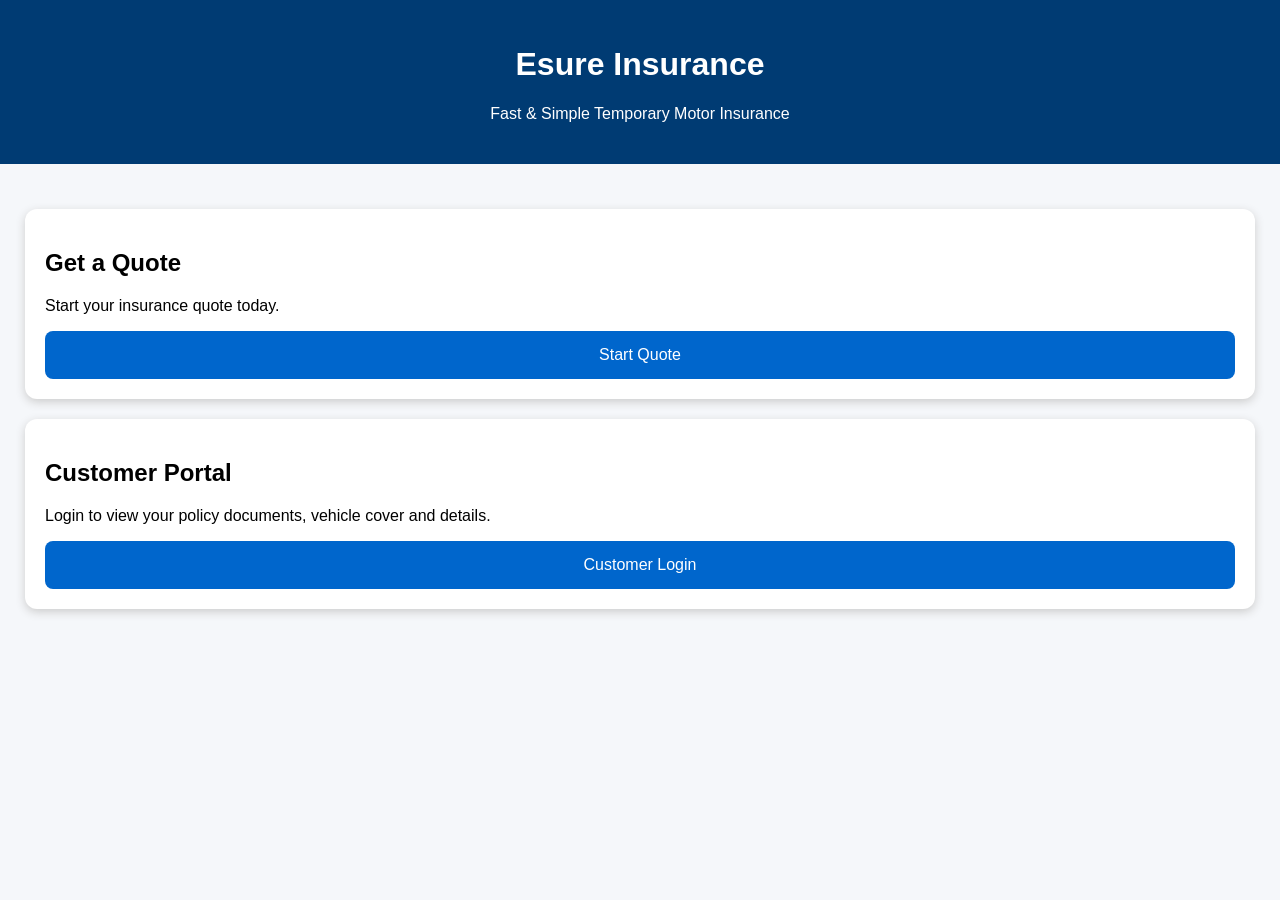
==== index.html @ 759f84eb "Create index.html" ====
<!DOCTYPE html>
<html>
<head>
<title>Esure Insurance</title>
<meta name="viewport" content="width=device-width, initial-scale=1.0">

<style>
body {
    font-family: Arial, sans-serif;
    margin:0;
    background:#f5f7fa;
}

header {
    background:#003b73;
    color:white;
    padding:25px;
    text-align:center;
}

.container {
    padding:25px;
}

.card {
    background:white;
    padding:20px;
    border-radius:12px;
    margin-top:20px;
    box-shadow:0 3px 10px #ccc;
}

button {
    background:#0066cc;
    color:white;
    border:none;
    padding:15px;
    border-radius:8px;
    width:100%;
    font-size:16px;
}
</style>

</head>

<body>

<header>
<h1>Esure Insurance</h1>
<p>Fast & Simple Temporary Motor Insurance</p>
</header>


<div class="container">

<div class="card">
<h2>Get a Quote</h2>
<p>Start your insurance quote today.</p>

<button>
Start Quote
</button>

</div>


<div class="card">
<h2>Customer Portal</h2>
<p>Login to view your policy documents, vehicle cover and details.</p>

<button>
Customer Login
</button>

</div>


</div>

</body>
</html>
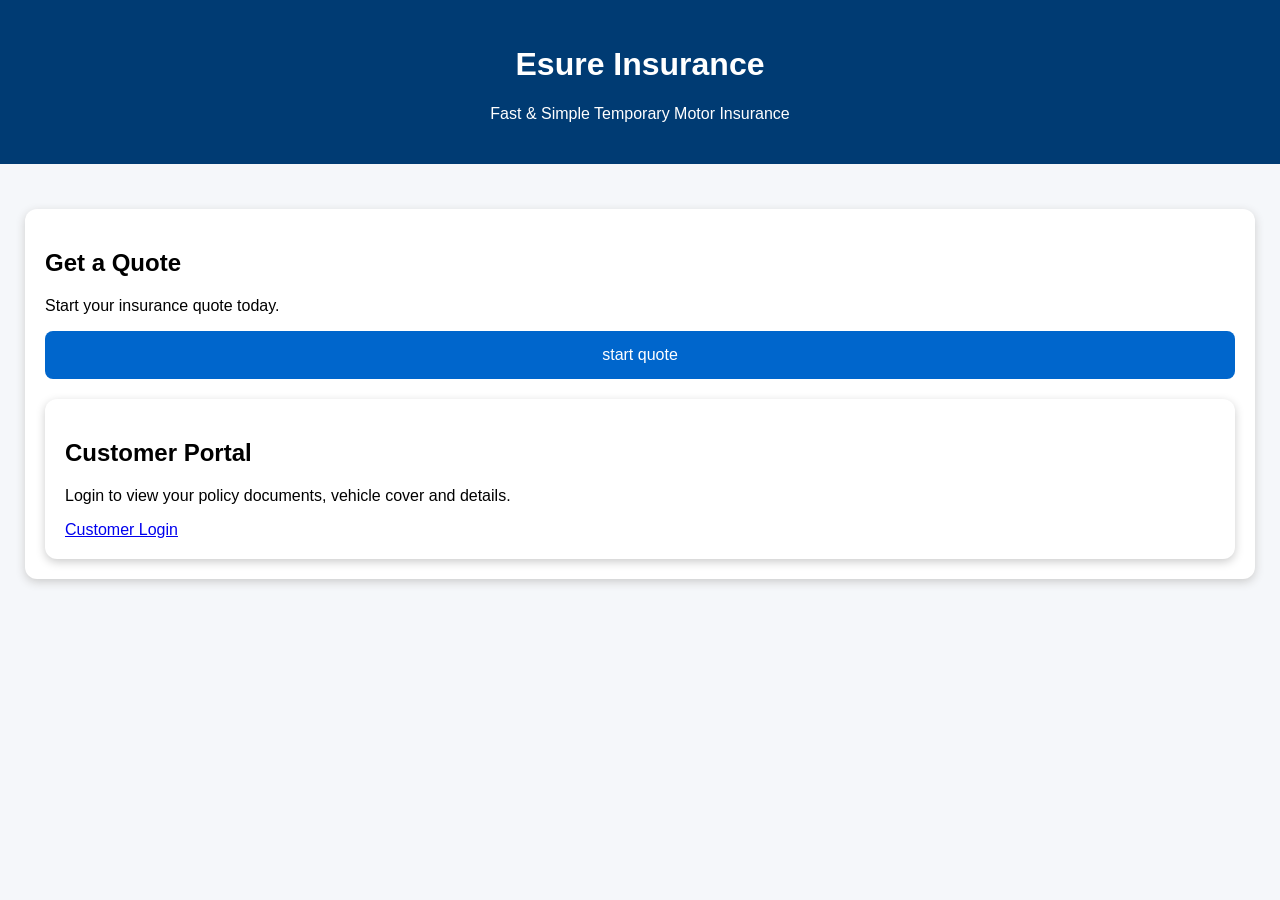
==== commit e9cbd117: "l" ====
--- a/index.html
+++ b/index.html
@@ -57,22 +57,22 @@
 <h2>Get a Quote</h2>
 <p>Start your insurance quote today.</p>
 
+<a href="quote.html"> 
 <button>
-Start Quote
+start quote
 </button>
-
-</div>
+</a>
 
 
 <div class="card">
 <h2>Customer Portal</h2>
 <p>Login to view your policy documents, vehicle cover and details.</p>
 
-<button>
+<a href="login.html">
+</button>
 Customer Login
 </button>
-
-</div>
+</a>
 
 
 </div>
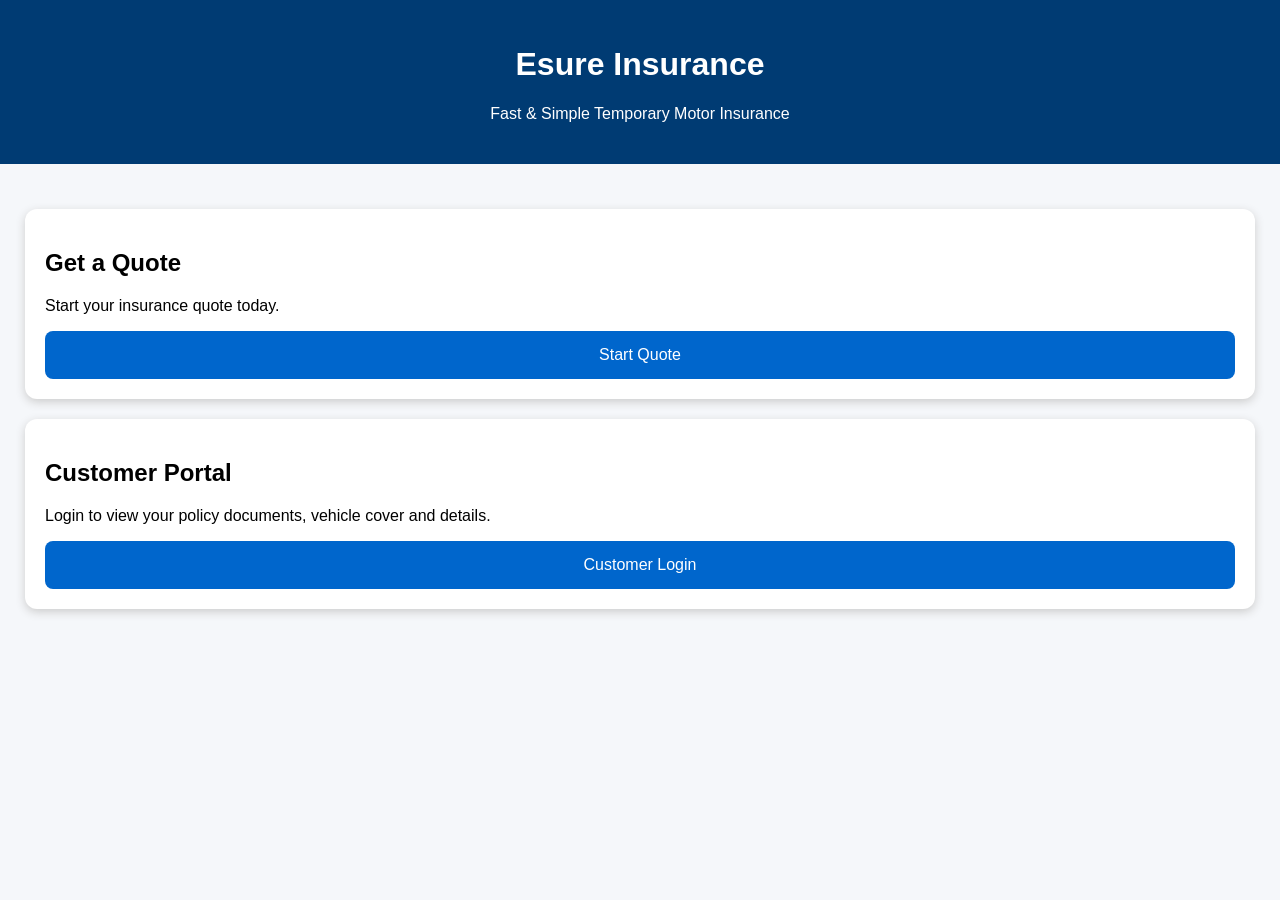
==== commit d433e264: "l" ====
--- a/index.html
+++ b/index.html
@@ -1,43 +1,47 @@
 <!DOCTYPE html>
-<html>
+<html lang="en">
 <head>
 <title>Esure Insurance</title>
+<meta charset="UTF-8">
 <meta name="viewport" content="width=device-width, initial-scale=1.0">
 
 <style>
 body {
     font-family: Arial, sans-serif;
-    margin:0;
-    background:#f5f7fa;
+    margin: 0;
+    background: #f5f7fa;
 }
 
 header {
-    background:#003b73;
-    color:white;
-    padding:25px;
-    text-align:center;
+    background: #003b73;
+    color: white;
+    padding: 25px;
+    text-align: center;
 }
 
 .container {
-    padding:25px;
+    padding: 25px;
 }
 
 .card {
-    background:white;
-    padding:20px;
-    border-radius:12px;
-    margin-top:20px;
-    box-shadow:0 3px 10px #ccc;
+    background: white;
+    padding: 20px;
+    border-radius: 12px;
+    margin-top: 20px;
+    box-shadow: 0 3px 10px #ccc;
 }
 
-button {
-    background:#0066cc;
-    color:white;
-    border:none;
-    padding:15px;
-    border-radius:8px;
-    width:100%;
-    font-size:16px;
+.button {
+    display: block;
+    width: 100%;
+    background: #0066cc;
+    color: white;
+    text-decoration: none;
+    text-align: center;
+    padding: 15px;
+    border-radius: 8px;
+    font-size: 16px;
+    box-sizing: border-box;
 }
 </style>
 
@@ -46,36 +50,31 @@
 <body>
 
 <header>
-<h1>Esure Insurance</h1>
-<p>Fast & Simple Temporary Motor Insurance</p>
+    <h1>Esure Insurance</h1>
+    <p>Fast & Simple Temporary Motor Insurance</p>
 </header>
-
 
 <div class="container">
 
-<div class="card">
-<h2>Get a Quote</h2>
-<p>Start your insurance quote today.</p>
+    <div class="card">
+        <h2>Get a Quote</h2>
+        <p>Start your insurance quote today.</p>
 
-<a href="quote.html"> 
-<button>
-start quote
-</button>
-</a>
+        <a class="button" href="quote.html">
+            Start Quote
+        </a>
+    </div>
 
+    <div class="card">
+        <h2>Customer Portal</h2>
+        <p>Login to view your policy documents, vehicle cover and details.</p>
 
-<div class="card">
-<h2>Customer Portal</h2>
-<p>Login to view your policy documents, vehicle cover and details.</p>
-
-<a href="login.html">
-</button>
-Customer Login
-</button>
-</a>
-
+        <a class="button" href="login.html">
+            Customer Login
+        </a>
+    </div>
 
 </div>
 
 </body>
-</html>
+</html>
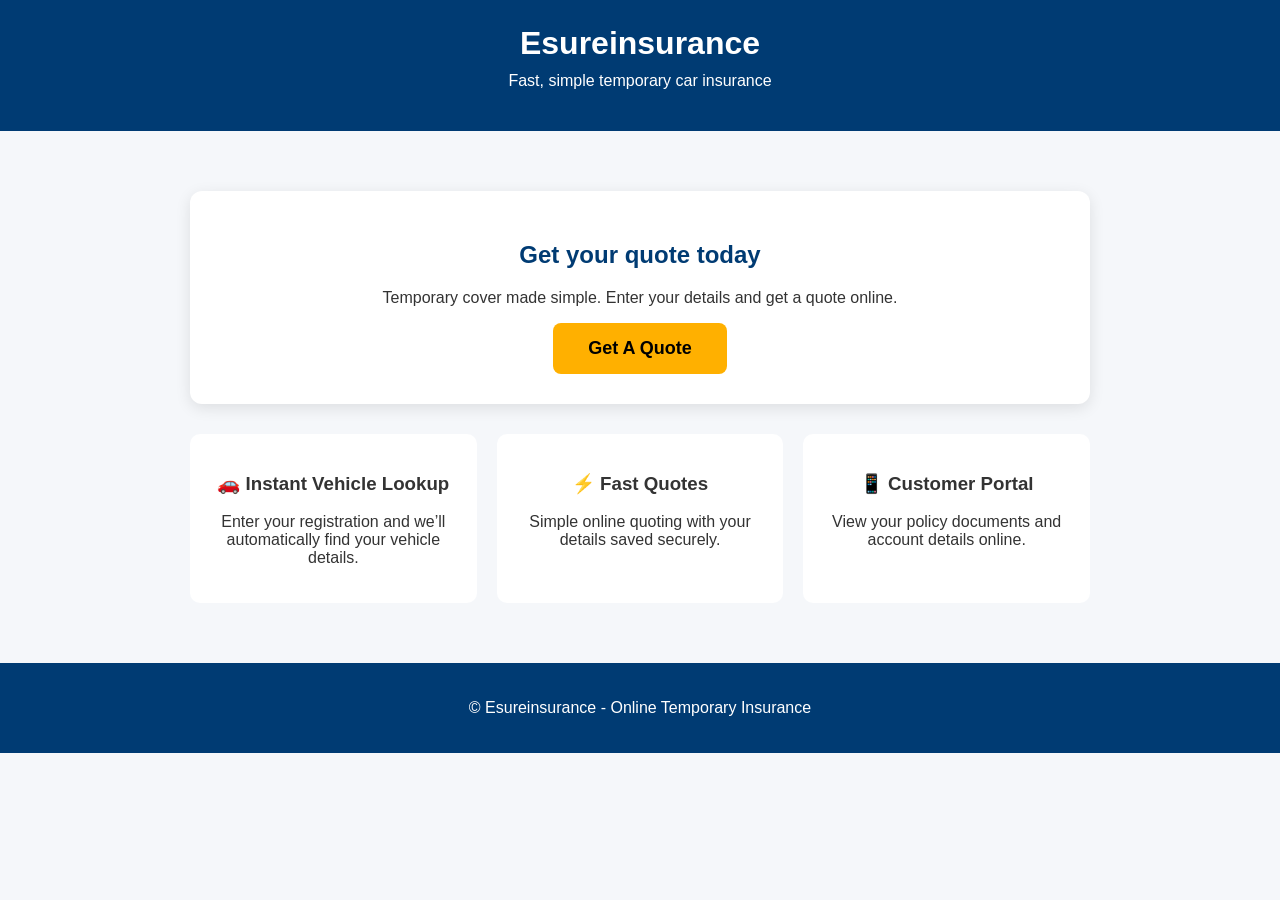
==== commit 197216b9: "Create index.html" ====
--- a/index.html
+++ b/index.html
@@ -1,80 +1,186 @@
 <!DOCTYPE html>
 <html lang="en">
+
 <head>
-<title>Esure Insurance</title>
 <meta charset="UTF-8">
 <meta name="viewport" content="width=device-width, initial-scale=1.0">
 
+<title>Esureinsurance - Temporary Car Insurance</title>
+
 <style>
+
 body {
-    font-family: Arial, sans-serif;
-    margin: 0;
-    background: #f5f7fa;
+    margin:0;
+    font-family:Arial, sans-serif;
+    background:#f5f7fa;
+    color:#333;
 }
 
 header {
-    background: #003b73;
-    color: white;
-    padding: 25px;
-    text-align: center;
+    background:#003b73;
+    color:white;
+    padding:25px;
+    text-align:center;
+}
+
+header h1 {
+    margin:0;
+    font-size:32px;
+}
+
+header p {
+    margin-top:10px;
 }
 
 .container {
-    padding: 25px;
+    max-width:900px;
+    margin:40px auto;
+    padding:20px;
 }
 
 .card {
-    background: white;
-    padding: 20px;
-    border-radius: 12px;
-    margin-top: 20px;
-    box-shadow: 0 3px 10px #ccc;
+    background:white;
+    padding:30px;
+    border-radius:12px;
+    box-shadow:0 4px 15px rgba(0,0,0,0.1);
+    text-align:center;
 }
 
-.button {
-    display: block;
-    width: 100%;
-    background: #0066cc;
-    color: white;
-    text-decoration: none;
-    text-align: center;
-    padding: 15px;
-    border-radius: 8px;
-    font-size: 16px;
-    box-sizing: border-box;
+h2 {
+    color:#003b73;
 }
+
+button {
+    background:#ffb000;
+    color:black;
+    border:none;
+    padding:15px 35px;
+    border-radius:8px;
+    font-size:18px;
+    cursor:pointer;
+    font-weight:bold;
+}
+
+button:hover {
+    opacity:0.9;
+}
+
+.features {
+    display:flex;
+    gap:20px;
+    margin-top:30px;
+    flex-wrap:wrap;
+}
+
+.feature {
+    flex:1;
+    min-width:200px;
+    background:white;
+    padding:20px;
+    border-radius:10px;
+    text-align:center;
+}
+
+footer {
+    background:#003b73;
+    color:white;
+    text-align:center;
+    padding:20px;
+    margin-top:40px;
+}
+
+@media(max-width:600px){
+
+header h1 {
+    font-size:24px;
+}
+
+.container {
+    margin:20px auto;
+}
+
+}
+
 </style>
 
 </head>
 
+
 <body>
 
+
 <header>
-    <h1>Esure Insurance</h1>
-    <p>Fast & Simple Temporary Motor Insurance</p>
+
+<h1>Esureinsurance</h1>
+
+<p>Fast, simple temporary car insurance</p>
+
 </header>
+
+
 
 <div class="container">
 
-    <div class="card">
-        <h2>Get a Quote</h2>
-        <p>Start your insurance quote today.</p>
 
-        <a class="button" href="quote.html">
-            Start Quote
-        </a>
-    </div>
+<div class="card">
 
-    <div class="card">
-        <h2>Customer Portal</h2>
-        <p>Login to view your policy documents, vehicle cover and details.</p>
+<h2>Get your quote today</h2>
 
-        <a class="button" href="login.html">
-            Customer Login
-        </a>
-    </div>
+<p>
+Temporary cover made simple. Enter your details and get a quote online.
+</p>
+
+
+<button onclick="window.location.href='quote.html'">
+Get A Quote
+</button>
+
 
 </div>
 
+
+
+<div class="features">
+
+
+<div class="feature">
+<h3>🚗 Instant Vehicle Lookup</h3>
+<p>
+Enter your registration and we’ll automatically find your vehicle details.
+</p>
+</div>
+
+
+<div class="feature">
+<h3>⚡ Fast Quotes</h3>
+<p>
+Simple online quoting with your details saved securely.
+</p>
+</div>
+
+
+<div class="feature">
+<h3>📱 Customer Portal</h3>
+<p>
+View your policy documents and account details online.
+</p>
+</div>
+
+
+</div>
+
+
+</div>
+
+
+
+<footer>
+
+<p>© Esureinsurance - Online Temporary Insurance</p>
+
+</footer>
+
+
+
 </body>
-</html>+</html>
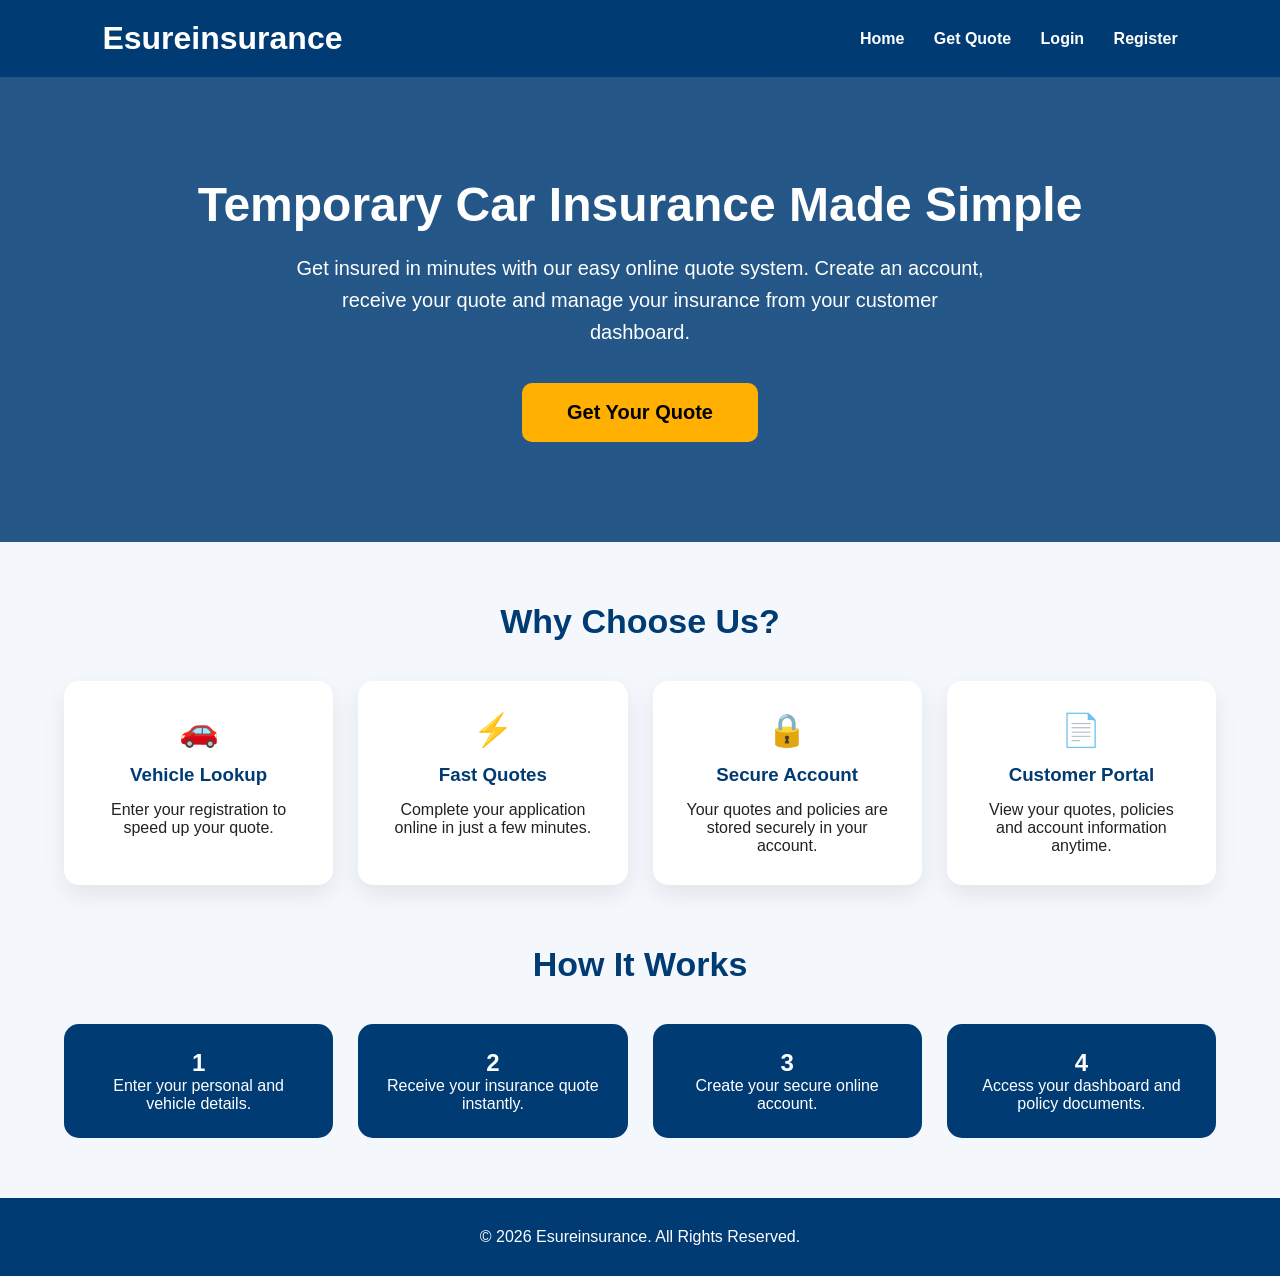
==== commit be00d39a: "Create index.html" ====
--- a/index.html
+++ b/index.html
@@ -1,102 +1,164 @@
 <!DOCTYPE html>
 <html lang="en">
-
 <head>
+
 <meta charset="UTF-8">
 <meta name="viewport" content="width=device-width, initial-scale=1.0">
 
-<title>Esureinsurance - Temporary Car Insurance</title>
+<title>Esureinsurance | Temporary Car Insurance</title>
 
 <style>
 
-body {
+*{
     margin:0;
-    font-family:Arial, sans-serif;
-    background:#f5f7fa;
-    color:#333;
-}
-
-header {
+    padding:0;
+    box-sizing:border-box;
+    font-family:Arial,Helvetica,sans-serif;
+}
+
+body{
+    background:#f4f7fb;
+    color:#222;
+}
+
+header{
     background:#003b73;
     color:white;
+    padding:20px 8%;
+    display:flex;
+    justify-content:space-between;
+    align-items:center;
+    flex-wrap:wrap;
+}
+
+.logo{
+    font-size:32px;
+    font-weight:bold;
+}
+
+nav a{
+    color:white;
+    text-decoration:none;
+    margin-left:25px;
+    font-weight:bold;
+}
+
+.hero{
+    background:linear-gradient(rgba(0,59,115,.85),rgba(0,59,115,.85)),url("https://images.unsplash.com/photo-1503376780353-7e6692767b70?auto=format&fit=crop&w=1600&q=80");
+    background-size:cover;
+    background-position:center;
+    color:white;
+    text-align:center;
+    padding:100px 20px;
+}
+
+.hero h1{
+    font-size:48px;
+    margin-bottom:20px;
+}
+
+.hero p{
+    font-size:20px;
+    max-width:700px;
+    margin:auto;
+    line-height:1.6;
+}
+
+.btn{
+    display:inline-block;
+    margin-top:35px;
+    padding:18px 45px;
+    background:#ffb000;
+    color:#000;
+    text-decoration:none;
+    border-radius:10px;
+    font-size:20px;
+    font-weight:bold;
+    transition:.3s;
+}
+
+.btn:hover{
+    transform:scale(1.05);
+}
+
+.container{
+    width:90%;
+    max-width:1200px;
+    margin:60px auto;
+}
+
+.section-title{
+    text-align:center;
+    color:#003b73;
+    margin-bottom:40px;
+    font-size:34px;
+}
+
+.grid{
+    display:grid;
+    grid-template-columns:repeat(auto-fit,minmax(250px,1fr));
+    gap:25px;
+}
+
+.card{
+    background:white;
+    border-radius:15px;
+    padding:30px;
+    text-align:center;
+    box-shadow:0 10px 25px rgba(0,0,0,.08);
+}
+
+.card h3{
+    color:#003b73;
+    margin:15px 0;
+}
+
+.steps{
+    display:grid;
+    grid-template-columns:repeat(auto-fit,minmax(220px,1fr));
+    gap:25px;
+}
+
+.step{
+    background:#003b73;
+    color:white;
+    border-radius:15px;
     padding:25px;
     text-align:center;
 }
 
-header h1 {
-    margin:0;
-    font-size:32px;
-}
-
-header p {
-    margin-top:10px;
-}
-
-.container {
-    max-width:900px;
-    margin:40px auto;
-    padding:20px;
-}
-
-.card {
-    background:white;
+footer{
+    background:#003b73;
+    color:white;
+    text-align:center;
     padding:30px;
-    border-radius:12px;
-    box-shadow:0 4px 15px rgba(0,0,0,0.1);
-    text-align:center;
-}
-
-h2 {
-    color:#003b73;
-}
-
-button {
-    background:#ffb000;
-    color:black;
-    border:none;
-    padding:15px 35px;
-    border-radius:8px;
+    margin-top:60px;
+}
+
+@media(max-width:768px){
+
+.logo{
+    width:100%;
+    text-align:center;
+    margin-bottom:15px;
+}
+
+nav{
+    width:100%;
+    text-align:center;
+}
+
+nav a{
+    margin:10px;
+    display:inline-block;
+}
+
+.hero h1{
+    font-size:34px;
+}
+
+.hero p{
     font-size:18px;
-    cursor:pointer;
-    font-weight:bold;
-}
-
-button:hover {
-    opacity:0.9;
-}
-
-.features {
-    display:flex;
-    gap:20px;
-    margin-top:30px;
-    flex-wrap:wrap;
-}
-
-.feature {
-    flex:1;
-    min-width:200px;
-    background:white;
-    padding:20px;
-    border-radius:10px;
-    text-align:center;
-}
-
-footer {
-    background:#003b73;
-    color:white;
-    text-align:center;
-    padding:20px;
-    margin-top:40px;
-}
-
-@media(max-width:600px){
-
-header h1 {
-    font-size:24px;
-}
-
-.container {
-    margin:20px auto;
 }
 
 }
@@ -105,82 +167,102 @@
 
 </head>
 
-
 <body>
 
-
 <header>
 
-<h1>Esureinsurance</h1>
-
-<p>Fast, simple temporary car insurance</p>
+<div class="logo">Esureinsurance</div>
+
+<nav>
+<a href="index.html">Home</a>
+<a href="quote.html">Get Quote</a>
+<a href="login.html">Login</a>
+<a href="signup.html">Register</a>
+</nav>
 
 </header>
 
-
+<section class="hero">
+
+<h1>Temporary Car Insurance Made Simple</h1>
+
+<p>
+Get insured in minutes with our easy online quote system. Create an account, receive your quote and manage your insurance from your customer dashboard.
+</p>
+
+<a class="btn" href="quote.html">Get Your Quote</a>
+
+</section>
 
 <div class="container">
 
-
-<div class="card">
-
-<h2>Get your quote today</h2>
-
-<p>
-Temporary cover made simple. Enter your details and get a quote online.
-</p>
-
-
-<button onclick="window.location.href='quote.html'">
-Get A Quote
-</button>
-
-
-</div>
-
-
-
-<div class="features">
-
-
-<div class="feature">
-<h3>🚗 Instant Vehicle Lookup</h3>
-<p>
-Enter your registration and we’ll automatically find your vehicle details.
-</p>
-</div>
-
-
-<div class="feature">
-<h3>⚡ Fast Quotes</h3>
-<p>
-Simple online quoting with your details saved securely.
-</p>
-</div>
-
-
-<div class="feature">
-<h3>📱 Customer Portal</h3>
-<p>
-View your policy documents and account details online.
-</p>
-</div>
-
-
-</div>
-
-
-</div>
-
-
+<h2 class="section-title">Why Choose Us?</h2>
+
+<div class="grid">
+
+<div class="card">
+<h1>🚗</h1>
+<h3>Vehicle Lookup</h3>
+<p>Enter your registration to speed up your quote.</p>
+</div>
+
+<div class="card">
+<h1>⚡</h1>
+<h3>Fast Quotes</h3>
+<p>Complete your application online in just a few minutes.</p>
+</div>
+
+<div class="card">
+<h1>🔒</h1>
+<h3>Secure Account</h3>
+<p>Your quotes and policies are stored securely in your account.</p>
+</div>
+
+<div class="card">
+<h1>📄</h1>
+<h3>Customer Portal</h3>
+<p>View your quotes, policies and account information anytime.</p>
+</div>
+
+</div>
+
+</div>
+
+<div class="container">
+
+<h2 class="section-title">How It Works</h2>
+
+<div class="steps">
+
+<div class="step">
+<h2>1</h2>
+<p>Enter your personal and vehicle details.</p>
+</div>
+
+<div class="step">
+<h2>2</h2>
+<p>Receive your insurance quote instantly.</p>
+</div>
+
+<div class="step">
+<h2>3</h2>
+<p>Create your secure online account.</p>
+</div>
+
+<div class="step">
+<h2>4</h2>
+<p>Access your dashboard and policy documents.</p>
+</div>
+
+</div>
+
+</div>
 
 <footer>
 
-<p>© Esureinsurance - Online Temporary Insurance</p>
+<p>© 2026 Esureinsurance. All Rights Reserved.</p>
 
 </footer>
-
-
 
 </body>
 </html>
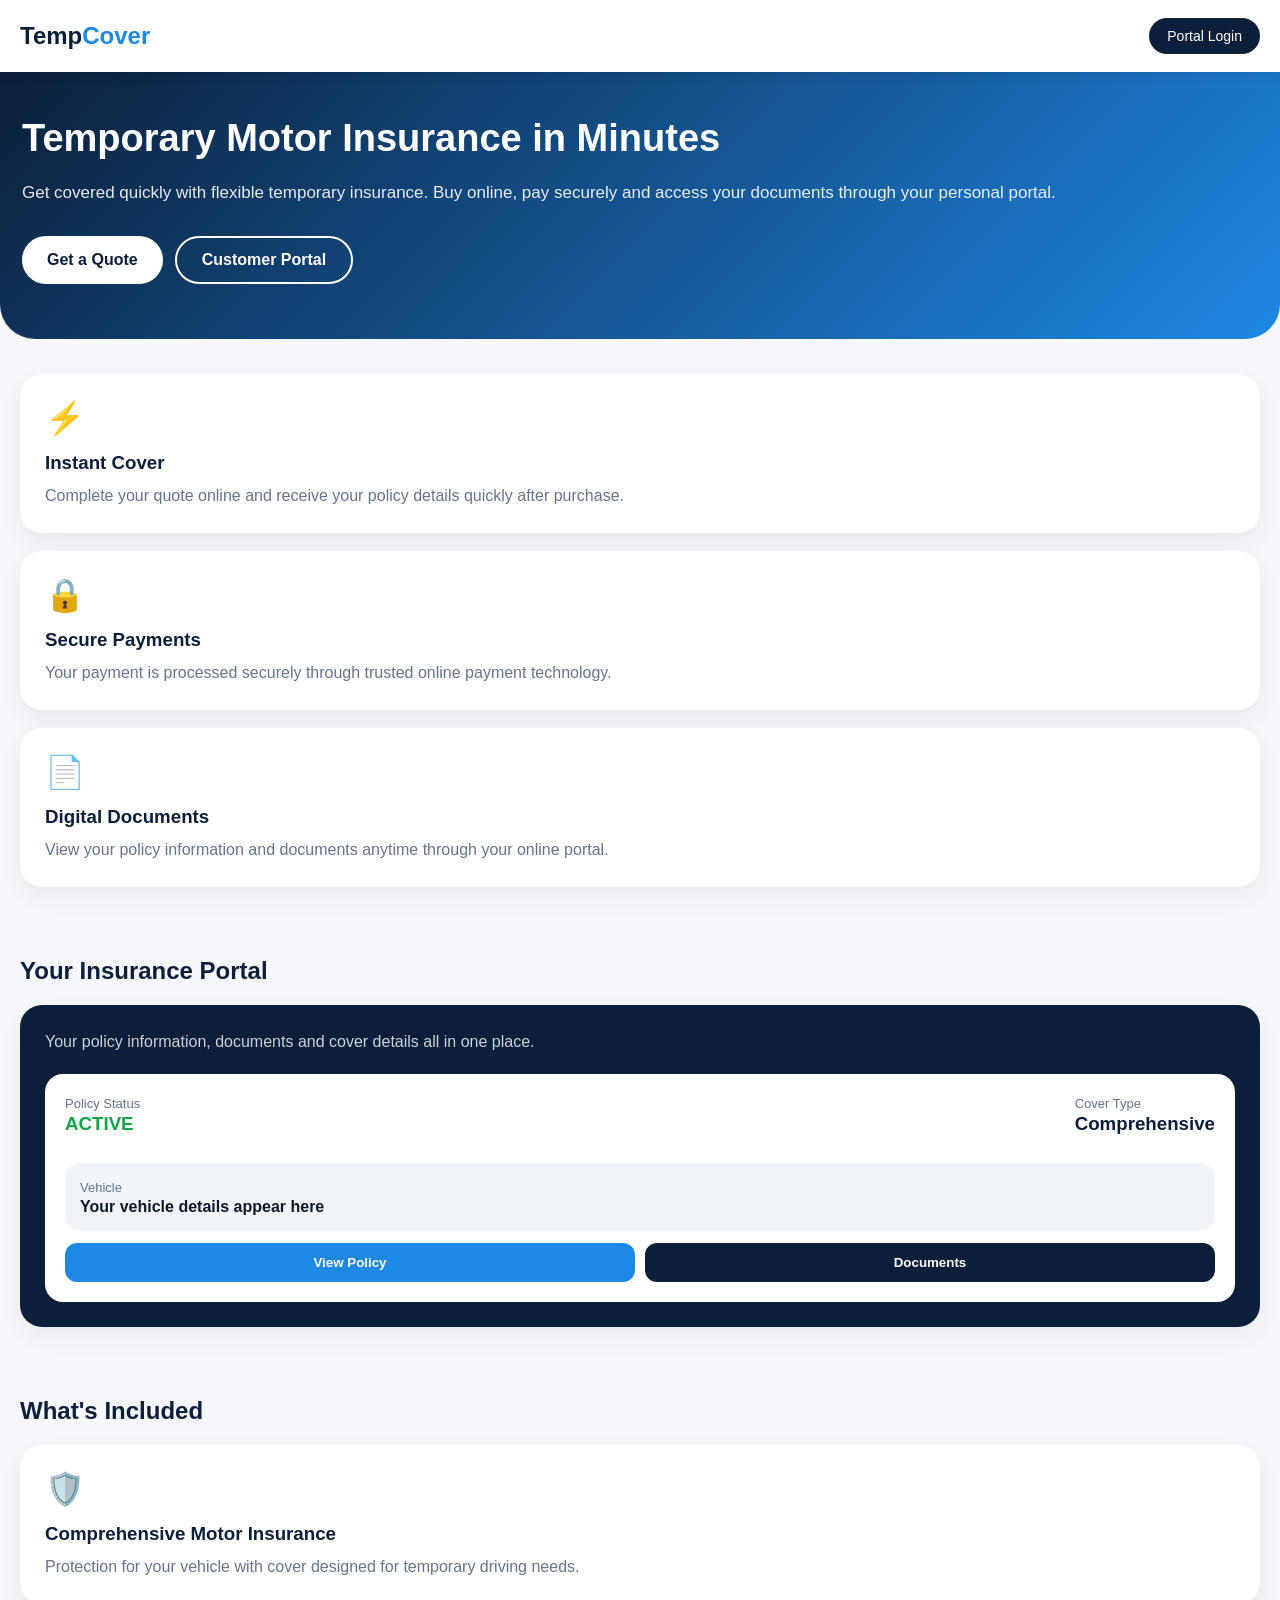
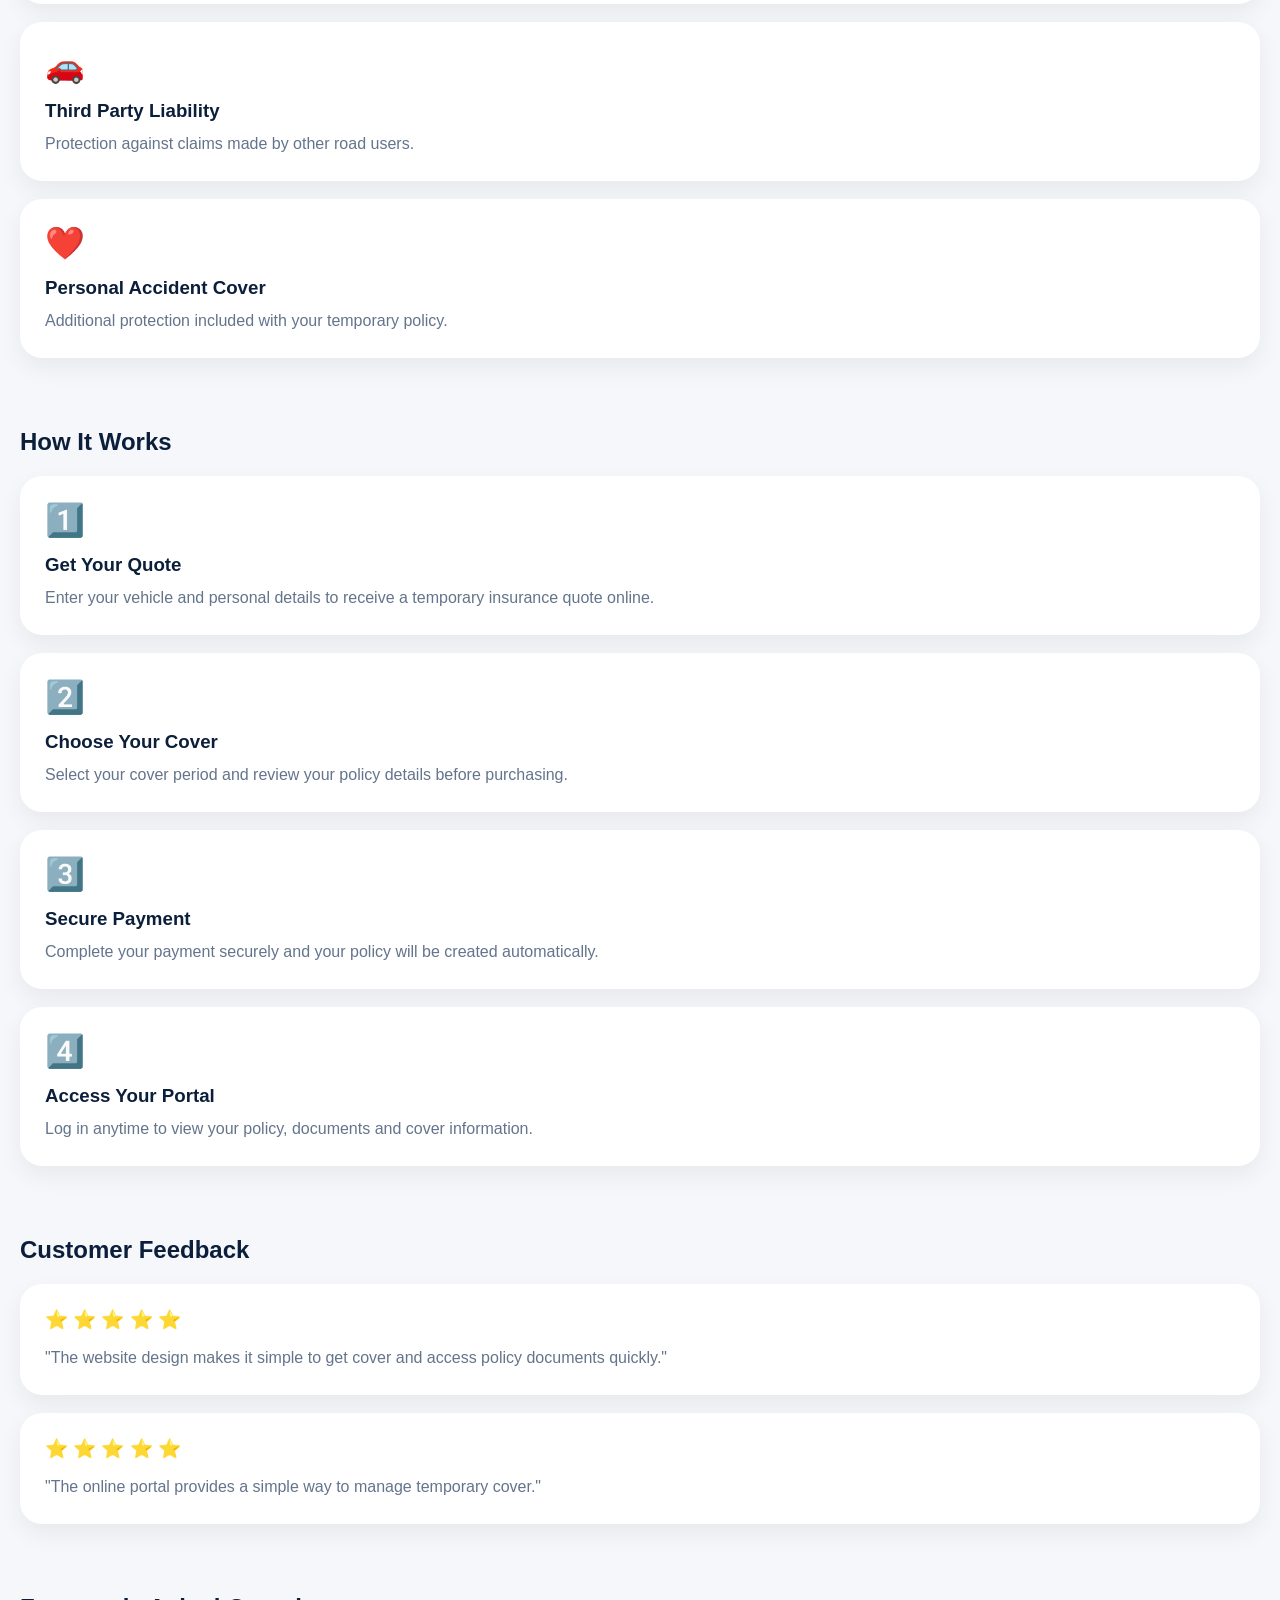
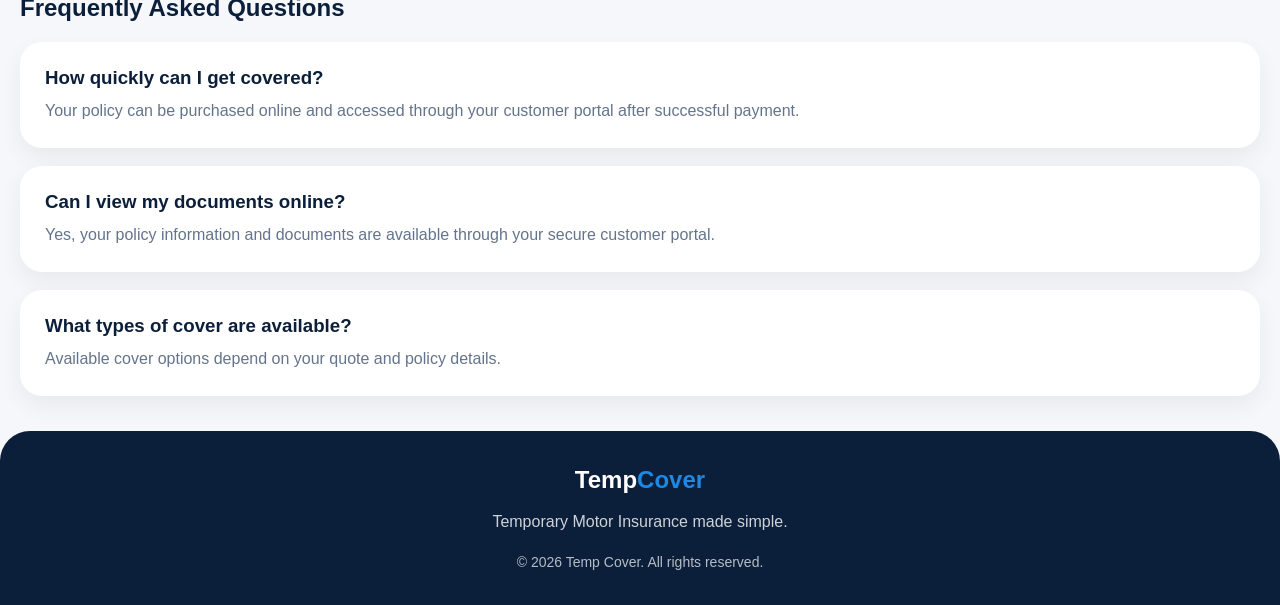
==== commit ea4a71d2: "Create index.html" ====
--- a/index.html
+++ b/index.html
@@ -5,264 +5,745 @@
 <meta charset="UTF-8">
 <meta name="viewport" content="width=device-width, initial-scale=1.0">
 
-<title>Esureinsurance | Temporary Car Insurance</title>
+<title>Temp Cover | Temporary Motor Insurance</title>
 
 <style>
 
 *{
+    box-sizing:border-box;
     margin:0;
     padding:0;
-    box-sizing:border-box;
-    font-family:Arial,Helvetica,sans-serif;
+    font-family:Inter, Arial, sans-serif;
 }
 
 body{
-    background:#f4f7fb;
-    color:#222;
-}
+    background:#f5f7fb;
+    color:#111827;
+}
+
+
+/* HEADER */
 
 header{
-    background:#003b73;
-    color:white;
-    padding:20px 8%;
+    position:sticky;
+    top:0;
+    z-index:100;
+    background:white;
+    padding:18px 20px;
     display:flex;
     justify-content:space-between;
     align-items:center;
+    box-shadow:0 2px 15px rgba(0,0,0,0.06);
+}
+
+
+.logo{
+    font-size:24px;
+    font-weight:800;
+    color:#0b1f3a;
+}
+
+
+.logo span{
+    color:#1e88e5;
+}
+
+
+.login-btn{
+    background:#0b1f3a;
+    color:white;
+    padding:10px 18px;
+    border-radius:25px;
+    text-decoration:none;
+    font-size:14px;
+}
+
+
+/* HERO */
+
+.hero{
+
+    background:
+    linear-gradient(
+    135deg,
+    #0b1f3a,
+    #1e88e5
+    );
+
+    padding:45px 22px 55px;
+    color:white;
+
+    border-radius:0 0 35px 35px;
+
+}
+
+
+.hero h1{
+
+    font-size:38px;
+    line-height:1.15;
+    margin-bottom:18px;
+
+}
+
+
+.hero p{
+
+    font-size:17px;
+    opacity:.9;
+    line-height:1.6;
+    margin-bottom:30px;
+
+}
+
+
+.buttons{
+
+    display:flex;
+    gap:12px;
     flex-wrap:wrap;
-}
-
-.logo{
+
+}
+
+
+.primary{
+
+    background:white;
+    color:#0b1f3a;
+    padding:15px 25px;
+    border-radius:30px;
+    text-decoration:none;
+    font-weight:700;
+
+}
+
+
+.secondary{
+
+    border:2px solid white;
+    color:white;
+    padding:13px 25px;
+    border-radius:30px;
+    text-decoration:none;
+    font-weight:700;
+
+}
+
+
+/* TRUST CARDS */
+
+
+.section{
+
+    padding:35px 20px;
+
+}
+
+
+.cards{
+
+    display:grid;
+    gap:18px;
+
+}
+
+
+.card{
+
+    background:white;
+    border-radius:22px;
+    padding:25px;
+    box-shadow:0 10px 25px rgba(0,0,0,.06);
+
+}
+
+
+.card h3{
+
+    margin-bottom:10px;
+    color:#0b1f3a;
+
+}
+
+
+.card p{
+
+    color:#64748b;
+    line-height:1.5;
+
+}
+
+
+.icon{
+
     font-size:32px;
-    font-weight:bold;
-}
-
-nav a{
-    color:white;
-    text-decoration:none;
-    margin-left:25px;
-    font-weight:bold;
-}
-
-.hero{
-    background:linear-gradient(rgba(0,59,115,.85),rgba(0,59,115,.85)),url("https://images.unsplash.com/photo-1503376780353-7e6692767b70?auto=format&fit=crop&w=1600&q=80");
-    background-size:cover;
-    background-position:center;
-    color:white;
-    text-align:center;
-    padding:100px 20px;
-}
-
-.hero h1{
-    font-size:48px;
-    margin-bottom:20px;
-}
-
-.hero p{
-    font-size:20px;
-    max-width:700px;
-    margin:auto;
-    line-height:1.6;
-}
-
-.btn{
-    display:inline-block;
-    margin-top:35px;
-    padding:18px 45px;
-    background:#ffb000;
-    color:#000;
-    text-decoration:none;
-    border-radius:10px;
-    font-size:20px;
-    font-weight:bold;
-    transition:.3s;
-}
-
-.btn:hover{
-    transform:scale(1.05);
-}
-
-.container{
-    width:90%;
-    max-width:1200px;
-    margin:60px auto;
-}
-
-.section-title{
-    text-align:center;
-    color:#003b73;
-    margin-bottom:40px;
-    font-size:34px;
-}
-
-.grid{
-    display:grid;
-    grid-template-columns:repeat(auto-fit,minmax(250px,1fr));
-    gap:25px;
-}
-
-.card{
-    background:white;
-    border-radius:15px;
-    padding:30px;
-    text-align:center;
-    box-shadow:0 10px 25px rgba(0,0,0,.08);
-}
-
-.card h3{
-    color:#003b73;
-    margin:15px 0;
-}
-
-.steps{
-    display:grid;
-    grid-template-columns:repeat(auto-fit,minmax(220px,1fr));
-    gap:25px;
-}
-
-.step{
-    background:#003b73;
-    color:white;
-    border-radius:15px;
-    padding:25px;
-    text-align:center;
-}
-
-footer{
-    background:#003b73;
-    color:white;
-    text-align:center;
-    padding:30px;
-    margin-top:60px;
-}
-
-@media(max-width:768px){
-
-.logo{
-    width:100%;
-    text-align:center;
     margin-bottom:15px;
-}
-
-nav{
-    width:100%;
-    text-align:center;
-}
-
-nav a{
-    margin:10px;
-    display:inline-block;
-}
-
-.hero h1{
-    font-size:34px;
-}
-
-.hero p{
-    font-size:18px;
-}
-
-}
+
+}
+
 
 </style>
 
 </head>
 
+
 <body>
 
+
 <header>
 
-<div class="logo">Esureinsurance</div>
-
-<nav>
-<a href="index.html">Home</a>
-<a href="quote.html">Get Quote</a>
-<a href="login.html">Login</a>
-<a href="signup.html">Register</a>
-</nav>
+<div class="logo">
+Temp<span>Cover</span>
+</div>
+
+<a class="login-btn" href="login.html">
+Portal Login
+</a>
 
 </header>
 
+
+
 <section class="hero">
 
-<h1>Temporary Car Insurance Made Simple</h1>
-
-<p>
-Get insured in minutes with our easy online quote system. Create an account, receive your quote and manage your insurance from your customer dashboard.
-</p>
-
-<a class="btn" href="quote.html">Get Your Quote</a>
+
+<h1>
+Temporary Motor Insurance in Minutes
+</h1>
+
+
+<p>
+Get covered quickly with flexible temporary insurance. Buy online, pay securely and access your documents through your personal portal.
+</p>
+
+
+<div class="buttons">
+
+<a href="quote.html" class="primary">
+Get a Quote
+</a>
+
+
+<a href="login.html" class="secondary">
+Customer Portal
+</a>
+
+
+</div>
+
 
 </section>
 
-<div class="container">
-
-<h2 class="section-title">Why Choose Us?</h2>
-
-<div class="grid">
-
-<div class="card">
-<h1>🚗</h1>
-<h3>Vehicle Lookup</h3>
-<p>Enter your registration to speed up your quote.</p>
-</div>
-
-<div class="card">
-<h1>⚡</h1>
-<h3>Fast Quotes</h3>
-<p>Complete your application online in just a few minutes.</p>
-</div>
-
-<div class="card">
-<h1>🔒</h1>
-<h3>Secure Account</h3>
-<p>Your quotes and policies are stored securely in your account.</p>
-</div>
-
-<div class="card">
-<h1>📄</h1>
-<h3>Customer Portal</h3>
-<p>View your quotes, policies and account information anytime.</p>
-</div>
-
-</div>
-
-</div>
-
-<div class="container">
-
-<h2 class="section-title">How It Works</h2>
-
-<div class="steps">
-
-<div class="step">
-<h2>1</h2>
-<p>Enter your personal and vehicle details.</p>
-</div>
-
-<div class="step">
-<h2>2</h2>
-<p>Receive your insurance quote instantly.</p>
-</div>
-
-<div class="step">
-<h2>3</h2>
-<p>Create your secure online account.</p>
-</div>
-
-<div class="step">
-<h2>4</h2>
-<p>Access your dashboard and policy documents.</p>
-</div>
-
-</div>
-
-</div>
-
-<footer>
-
-<p>© 2026 Esureinsurance. All Rights Reserved.</p>
+
+
+
+<section class="section">
+
+
+<div class="cards">
+
+
+<div class="card">
+
+<div class="icon">
+⚡
+</div>
+
+<h3>
+Instant Cover
+</h3>
+
+<p>
+Complete your quote online and receive your policy details quickly after purchase.
+</p>
+
+</div>
+
+
+
+<div class="card">
+
+<div class="icon">
+🔒
+</div>
+
+<h3>
+Secure Payments
+</h3>
+
+<p>
+Your payment is processed securely through trusted online payment technology.
+</p>
+
+</div>
+
+
+
+
+<div class="card">
+
+<div class="icon">
+📄
+</div>
+
+<h3>
+Digital Documents
+</h3>
+
+<p>
+View your policy information and documents anytime through your online portal.
+</p>
+
+</div>
+
+
+
+</div>
+
+</section>
+  
+<section class="section">
+
+
+<h2 style="margin-bottom:20px;color:#0b1f3a;">
+Your Insurance Portal
+</h2>
+
+
+<div class="card" style="background:#0b1f3a;color:white;">
+
+
+<p style="color:white;opacity:.8;margin-bottom:20px;">
+Your policy information, documents and cover details all in one place.
+</p>
+
+
+<div style="
+background:white;
+color:#111827;
+border-radius:18px;
+padding:20px;
+">
+
+
+<div style="
+display:flex;
+justify-content:space-between;
+margin-bottom:18px;
+">
+
+<div>
+
+<p style="font-size:13px;color:#64748b;">
+Policy Status
+</p>
+
+<h3 style="color:#16a34a;">
+ACTIVE
+</h3>
+
+</div>
+
+
+<div>
+
+<p style="font-size:13px;color:#64748b;">
+Cover Type
+</p>
+
+<h3>
+Comprehensive
+</h3>
+
+</div>
+
+</div>
+
+
+
+<div style="
+background:#f1f5f9;
+padding:15px;
+border-radius:15px;
+margin-bottom:12px;
+">
+
+<p style="font-size:13px;color:#64748b;">
+Vehicle
+</p>
+
+<strong>
+Your vehicle details appear here
+</strong>
+
+</div>
+
+
+
+<div style="
+display:flex;
+gap:10px;
+">
+
+
+<button style="
+flex:1;
+border:none;
+background:#1e88e5;
+color:white;
+padding:12px;
+border-radius:12px;
+font-weight:700;
+">
+View Policy
+</button>
+
+
+<button style="
+flex:1;
+border:none;
+background:#0b1f3a;
+color:white;
+padding:12px;
+border-radius:12px;
+font-weight:700;
+">
+Documents
+</button>
+
+
+</div>
+
+
+</div>
+
+
+</div>
+
+
+</section>
+
+
+
+
+
+<section class="section">
+
+
+<h2 style="margin-bottom:20px;color:#0b1f3a;">
+What's Included
+</h2>
+
+
+<div class="cards">
+
+
+
+<div class="card">
+
+<div class="icon">
+🛡️
+</div>
+
+<h3>
+Comprehensive Motor Insurance
+</h3>
+
+<p>
+Protection for your vehicle with cover designed for temporary driving needs.
+</p>
+
+</div>
+
+
+
+
+<div class="card">
+
+<div class="icon">
+🚗
+</div>
+
+<h3>
+Third Party Liability
+</h3>
+
+<p>
+Protection against claims made by other road users.
+</p>
+
+</div>
+
+
+
+
+<div class="card">
+
+<div class="icon">
+❤️
+</div>
+
+<h3>
+Personal Accident Cover
+</h3>
+
+<p>
+Additional protection included with your temporary policy.
+</p>
+
+</div>
+
+
+
+
+</div>
+
+
+</section>
+
+<section class="section">
+
+
+<h2 style="margin-bottom:20px;color:#0b1f3a;">
+How It Works
+</h2>
+
+
+<div class="cards">
+
+
+<div class="card">
+
+<div class="icon">
+1️⃣
+</div>
+
+<h3>
+Get Your Quote
+</h3>
+
+<p>
+Enter your vehicle and personal details to receive a temporary insurance quote online.
+</p>
+
+</div>
+
+
+
+<div class="card">
+
+<div class="icon">
+2️⃣
+</div>
+
+<h3>
+Choose Your Cover
+</h3>
+
+<p>
+Select your cover period and review your policy details before purchasing.
+</p>
+
+</div>
+
+
+
+<div class="card">
+
+<div class="icon">
+3️⃣
+</div>
+
+<h3>
+Secure Payment
+</h3>
+
+<p>
+Complete your payment securely and your policy will be created automatically.
+</p>
+
+</div>
+
+
+
+<div class="card">
+
+<div class="icon">
+4️⃣
+</div>
+
+<h3>
+Access Your Portal
+</h3>
+
+<p>
+Log in anytime to view your policy, documents and cover information.
+</p>
+
+</div>
+
+
+</div>
+
+
+</section>
+
+
+
+
+
+<section class="section">
+
+
+<h2 style="margin-bottom:20px;color:#0b1f3a;">
+Customer Feedback
+</h2>
+
+
+<div class="card">
+
+
+<h3>
+⭐ ⭐ ⭐ ⭐ ⭐
+</h3>
+
+
+<p style="margin-top:15px;">
+"The website design makes it simple to get cover and access policy documents quickly."
+</p>
+
+
+</div>
+
+
+
+<br>
+
+
+<div class="card">
+
+
+<h3>
+⭐ ⭐ ⭐ ⭐ ⭐
+</h3>
+
+
+<p style="margin-top:15px;">
+"The online portal provides a simple way to manage temporary cover."
+</p>
+
+
+</div>
+
+
+</section>
+
+
+
+
+
+<section class="section">
+
+
+<h2 style="margin-bottom:20px;color:#0b1f3a;">
+Frequently Asked Questions
+</h2>
+
+
+
+<div class="card">
+
+
+<h3>
+How quickly can I get covered?
+</h3>
+
+<p>
+Your policy can be purchased online and accessed through your customer portal after successful payment.
+</p>
+
+
+</div>
+
+
+
+<br>
+
+
+<div class="card">
+
+
+<h3>
+Can I view my documents online?
+</h3>
+
+<p>
+Yes, your policy information and documents are available through your secure customer portal.
+</p>
+
+
+</div>
+
+
+
+<br>
+
+
+<div class="card">
+
+
+<h3>
+What types of cover are available?
+</h3>
+
+<p>
+Available cover options depend on your quote and policy details.
+</p>
+
+
+</div>
+
+
+</section>
+
+
+
+
+
+<footer style="
+background:#0b1f3a;
+color:white;
+padding:35px 20px;
+text-align:center;
+border-radius:30px 30px 0 0;
+">
+
+
+<h2>
+Temp<span style="color:#1e88e5;">Cover</span>
+</h2>
+
+
+<p style="
+margin-top:15px;
+opacity:.8;
+line-height:1.6;
+">
+
+Temporary Motor Insurance made simple.
+
+</p>
+
+
+<p style="
+margin-top:20px;
+font-size:14px;
+opacity:.7;
+">
+
+© 2026 Temp Cover. All rights reserved.
+
+</p>
+
 
 </footer>
-
-</body>
-</html>
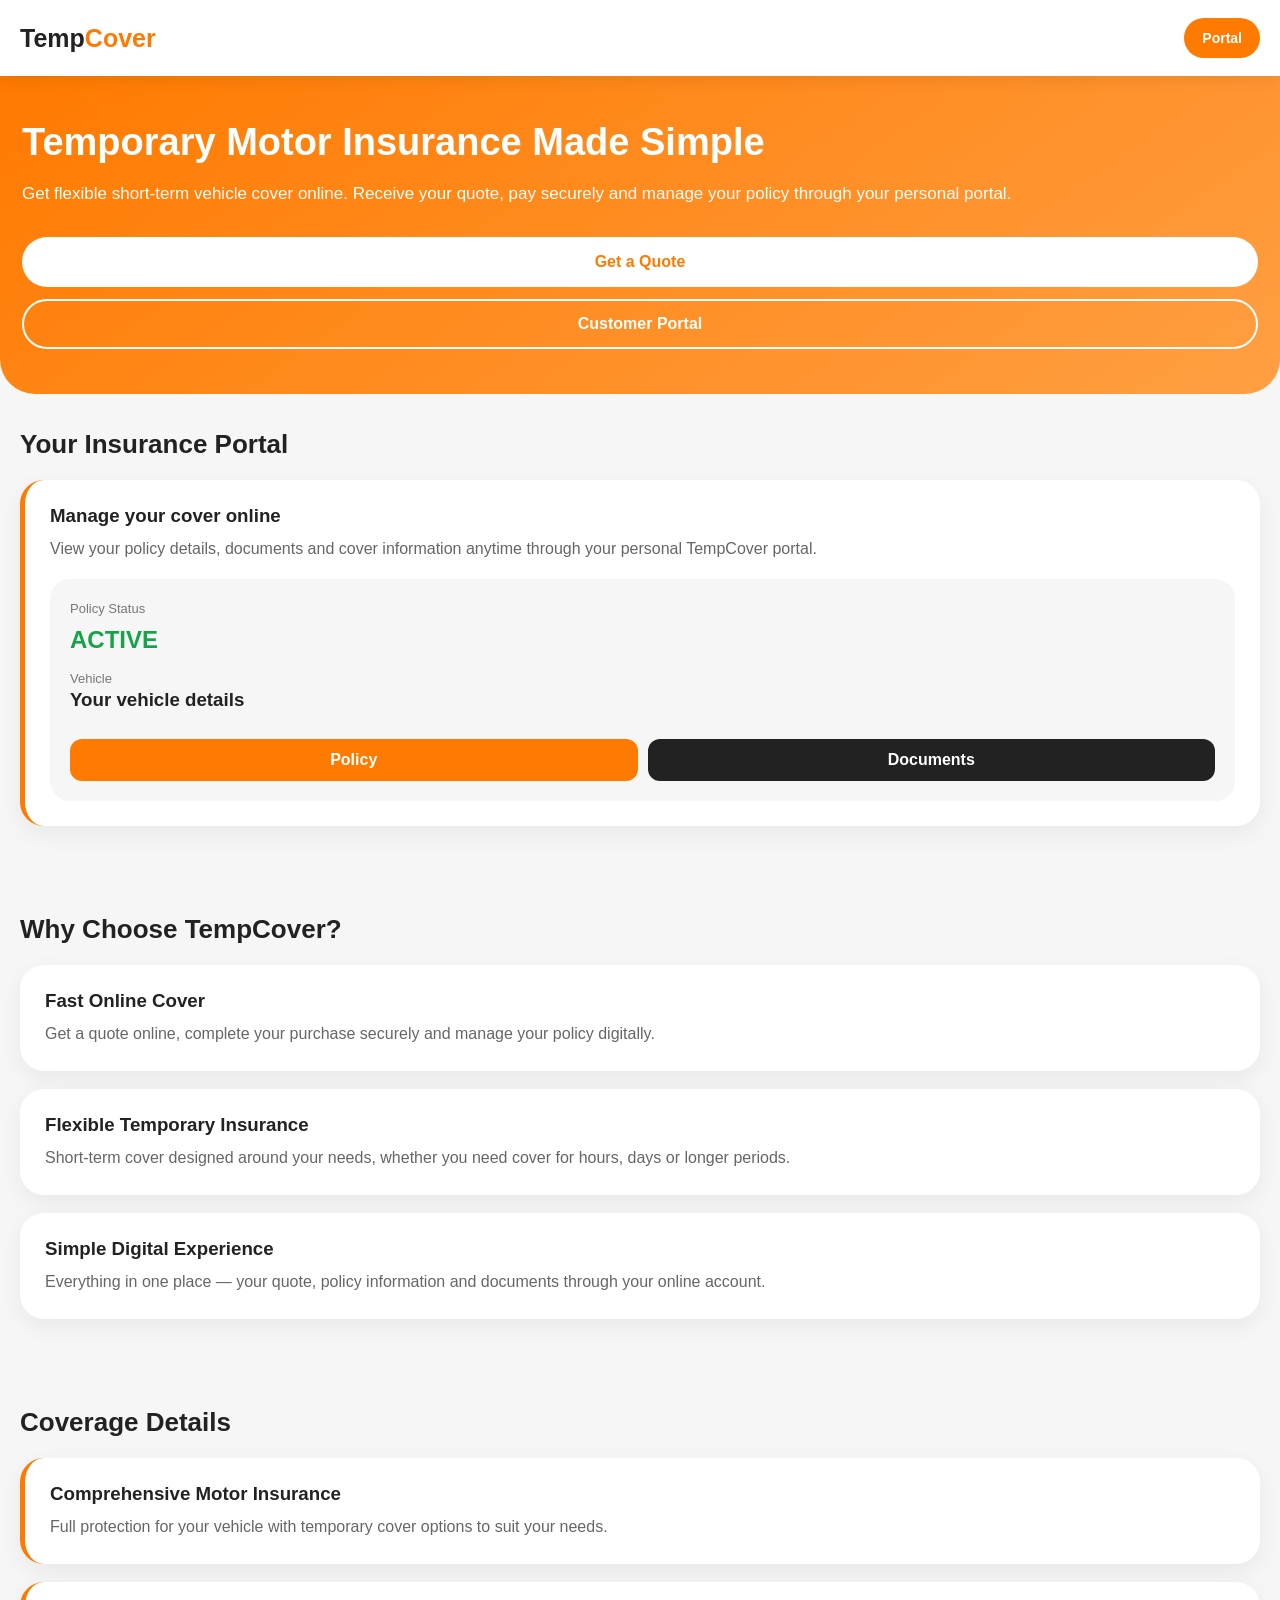
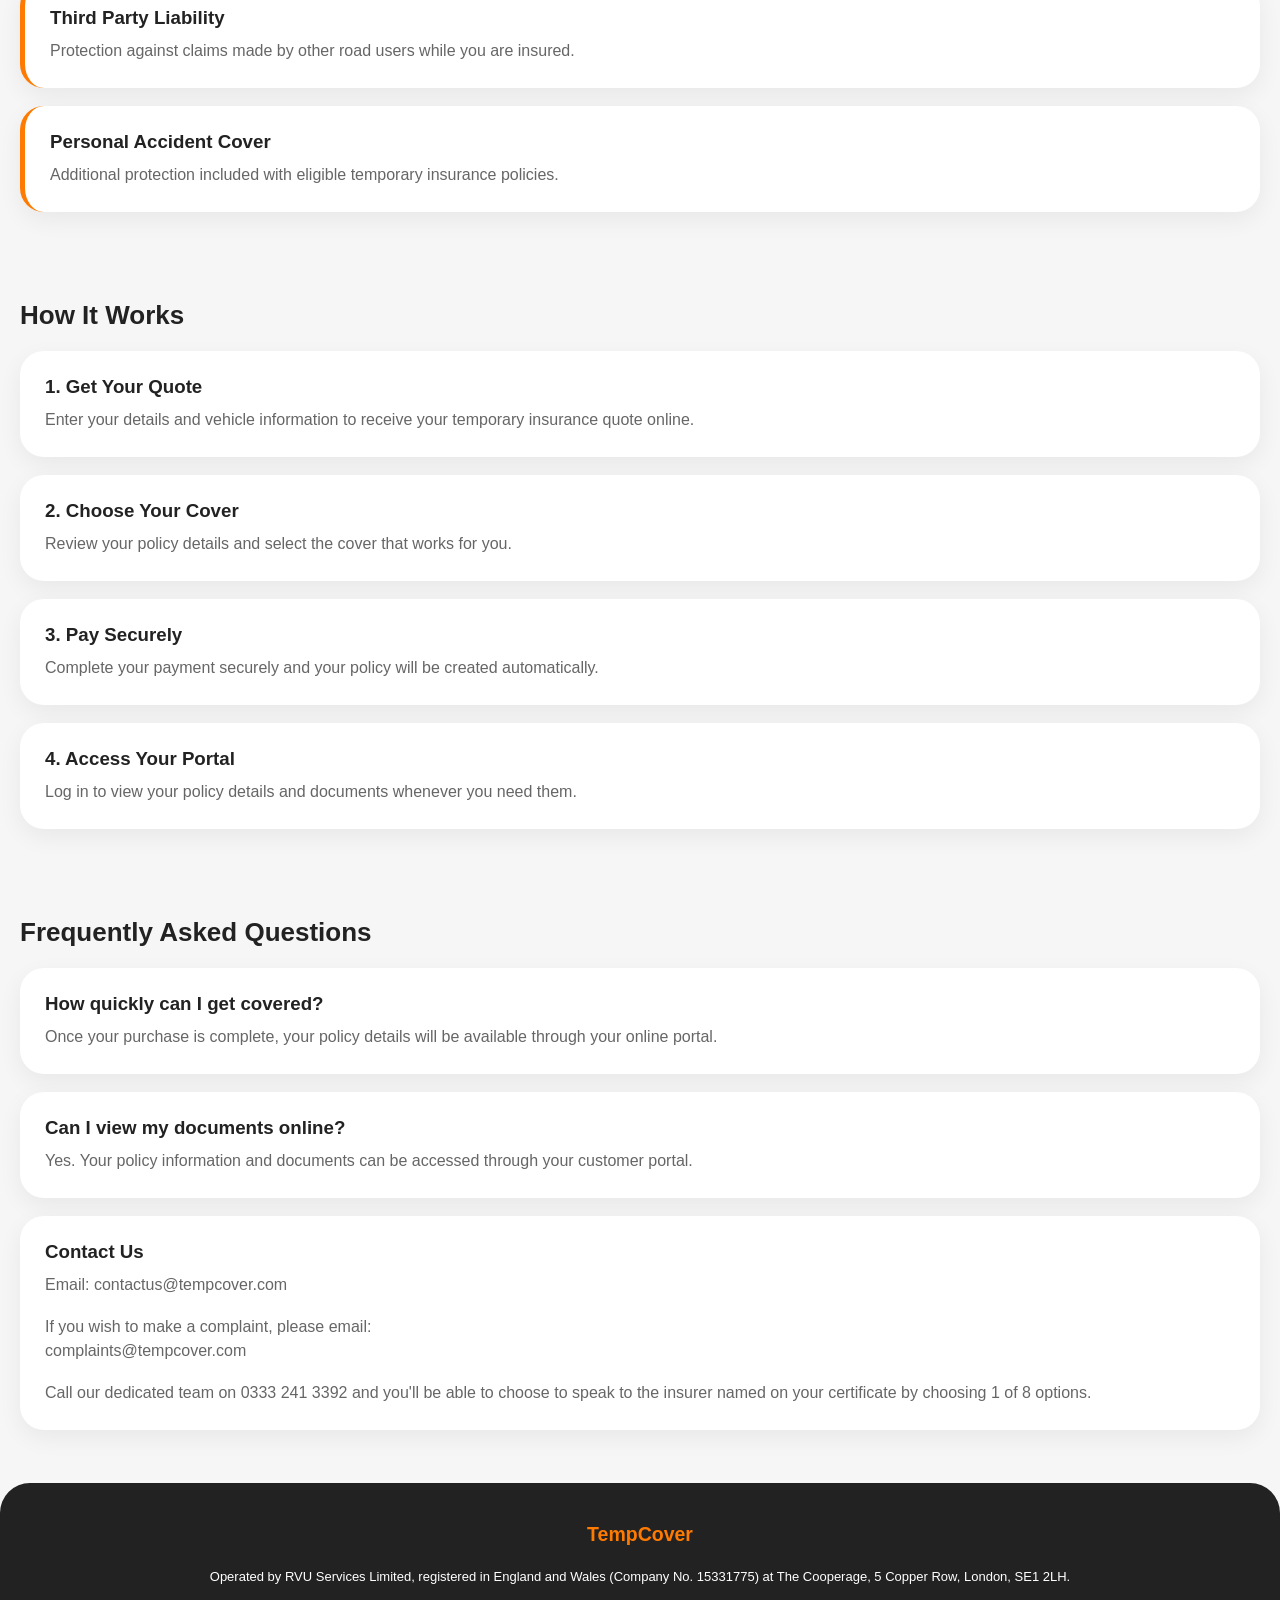
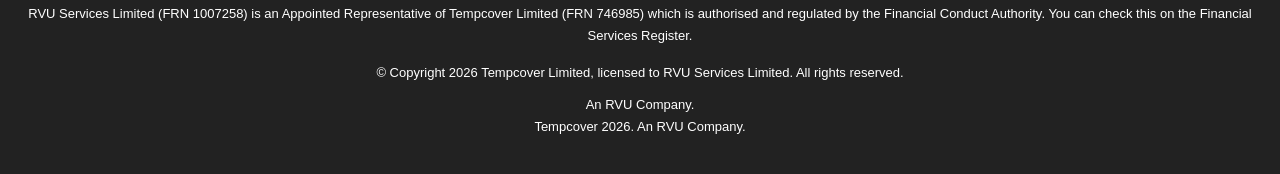
==== commit 2a6fdc16: "Create index.html" ====
--- a/index.html
+++ b/index.html
@@ -10,53 +10,57 @@
 <style>
 
 *{
-    box-sizing:border-box;
     margin:0;
     padding:0;
-    font-family:Inter, Arial, sans-serif;
+    box-sizing:border-box;
+    font-family:Arial, Helvetica, sans-serif;
 }
 
 body{
-    background:#f5f7fb;
-    color:#111827;
+    background:#f6f6f6;
+    color:#222;
 }
 
 
 /* HEADER */
 
 header{
-    position:sticky;
-    top:0;
-    z-index:100;
     background:white;
     padding:18px 20px;
     display:flex;
     justify-content:space-between;
     align-items:center;
-    box-shadow:0 2px 15px rgba(0,0,0,0.06);
+    position:sticky;
+    top:0;
+    z-index:10;
+    box-shadow:0 4px 15px rgba(0,0,0,.08);
 }
 
 
 .logo{
-    font-size:24px;
+    font-size:25px;
     font-weight:800;
-    color:#0b1f3a;
+    color:#222;
 }
 
 
 .logo span{
-    color:#1e88e5;
-}
-
-
-.login-btn{
-    background:#0b1f3a;
+    color:#ff7a00;
+}
+
+
+.portal-btn{
+
+    background:#ff7a00;
     color:white;
-    padding:10px 18px;
+    padding:12px 18px;
     border-radius:25px;
     text-decoration:none;
+    font-weight:bold;
     font-size:14px;
-}
+
+}
+
 
 
 /* HERO */
@@ -65,14 +69,13 @@
 
     background:
     linear-gradient(
-    135deg,
-    #0b1f3a,
-    #1e88e5
+    145deg,
+    #ff7a00,
+    #ff9f43
     );
 
-    padding:45px 22px 55px;
+    padding:45px 22px;
     color:white;
-
     border-radius:0 0 35px 35px;
 
 }
@@ -82,7 +85,7 @@
 
     font-size:38px;
     line-height:1.15;
-    margin-bottom:18px;
+    margin-bottom:15px;
 
 }
 
@@ -90,27 +93,34 @@
 .hero p{
 
     font-size:17px;
-    opacity:.9;
     line-height:1.6;
     margin-bottom:30px;
 
 }
 
 
-.buttons{
-
-    display:flex;
-    gap:12px;
-    flex-wrap:wrap;
-
-}
-
-
-.primary{
-
+.quote-button{
+
+    display:block;
     background:white;
-    color:#0b1f3a;
-    padding:15px 25px;
+    color:#ff7a00;
+    text-align:center;
+    padding:16px;
+    border-radius:30px;
+    text-decoration:none;
+    font-weight:800;
+    margin-bottom:12px;
+
+}
+
+
+.login-button{
+
+    display:block;
+    border:2px solid white;
+    color:white;
+    text-align:center;
+    padding:14px;
     border-radius:30px;
     text-decoration:none;
     font-weight:700;
@@ -118,20 +128,8 @@
 }
 
 
-.secondary{
-
-    border:2px solid white;
-    color:white;
-    padding:13px 25px;
-    border-radius:30px;
-    text-decoration:none;
-    font-weight:700;
-
-}
-
-
-/* TRUST CARDS */
-
+
+/* SECTIONS */
 
 .section{
 
@@ -140,20 +138,23 @@
 }
 
 
-.cards{
-
-    display:grid;
-    gap:18px;
-
-}
+.section-title{
+
+    font-size:26px;
+    margin-bottom:20px;
+    color:#222;
+
+}
+
 
 
 .card{
 
     background:white;
-    border-radius:22px;
+    border-radius:24px;
     padding:25px;
-    box-shadow:0 10px 25px rgba(0,0,0,.06);
+    margin-bottom:18px;
+    box-shadow:0 8px 25px rgba(0,0,0,.06);
 
 }
 
@@ -161,23 +162,22 @@
 .card h3{
 
     margin-bottom:10px;
-    color:#0b1f3a;
 
 }
 
 
 .card p{
 
-    color:#64748b;
+    color:#666;
     line-height:1.5;
 
 }
 
 
-.icon{
-
-    font-size:32px;
-    margin-bottom:15px;
+
+.orange-card{
+
+    border-left:5px solid #ff7a00;
 
 }
 
@@ -196,10 +196,12 @@
 Temp<span>Cover</span>
 </div>
 
-<a class="login-btn" href="login.html">
-Portal Login
+
+<a href="login.html" class="portal-btn">
+Portal
 </a>
 
+
 </header>
 
 
@@ -208,176 +210,89 @@
 
 
 <h1>
-Temporary Motor Insurance in Minutes
+Temporary Motor Insurance Made Simple
 </h1>
 
 
 <p>
-Get covered quickly with flexible temporary insurance. Buy online, pay securely and access your documents through your personal portal.
-</p>
-
-
-<div class="buttons">
-
-<a href="quote.html" class="primary">
+Get flexible short-term vehicle cover online. Receive your quote, pay securely and manage your policy through your personal portal.
+</p>
+
+
+
+<a href="quote.html" class="quote-button">
 Get a Quote
 </a>
 
 
-<a href="login.html" class="secondary">
+<a href="login.html" class="login-button">
 Customer Portal
 </a>
 
 
-</div>
-
 
 </section>
-
-
-
-
 <section class="section">
 
 
-<div class="cards">
-
-
-<div class="card">
-
-<div class="icon">
-⚡
-</div>
-
-<h3>
-Instant Cover
-</h3>
-
-<p>
-Complete your quote online and receive your policy details quickly after purchase.
-</p>
-
-</div>
-
-
-
-<div class="card">
-
-<div class="icon">
-🔒
-</div>
-
-<h3>
-Secure Payments
-</h3>
-
-<p>
-Your payment is processed securely through trusted online payment technology.
-</p>
-
-</div>
-
-
-
-
-<div class="card">
-
-<div class="icon">
-📄
-</div>
-
-<h3>
-Digital Documents
-</h3>
-
-<p>
-View your policy information and documents anytime through your online portal.
-</p>
-
-</div>
-
-
-
-</div>
-
-</section>
-  
-<section class="section">
-
-
-<h2 style="margin-bottom:20px;color:#0b1f3a;">
+<h2 class="section-title">
 Your Insurance Portal
 </h2>
 
 
-<div class="card" style="background:#0b1f3a;color:white;">
-
-
-<p style="color:white;opacity:.8;margin-bottom:20px;">
-Your policy information, documents and cover details all in one place.
-</p>
+<div class="card orange-card">
+
+
+<h3>
+Manage your cover online
+</h3>
+
+
+<p>
+View your policy details, documents and cover information anytime through your personal TempCover portal.
+</p>
+
+
+<br>
 
 
 <div style="
-background:white;
-color:#111827;
-border-radius:18px;
+background:#f6f6f6;
+border-radius:20px;
 padding:20px;
 ">
 
 
-<div style="
-display:flex;
-justify-content:space-between;
-margin-bottom:18px;
-">
-
-<div>
-
-<p style="font-size:13px;color:#64748b;">
+<p style="
+font-size:13px;
+color:#777;
+">
 Policy Status
 </p>
 
-<h3 style="color:#16a34a;">
+
+<h2 style="
+color:#16a34a;
+margin:8px 0 15px;
+">
 ACTIVE
-</h3>
-
-</div>
-
-
-<div>
-
-<p style="font-size:13px;color:#64748b;">
-Cover Type
-</p>
-
-<h3>
-Comprehensive
-</h3>
-
-</div>
-
-</div>
-
-
-
-<div style="
-background:#f1f5f9;
-padding:15px;
-border-radius:15px;
-margin-bottom:12px;
-">
-
-<p style="font-size:13px;color:#64748b;">
+</h2>
+
+
+<p style="
+font-size:13px;
+color:#777;
+">
 Vehicle
 </p>
 
-<strong>
-Your vehicle details appear here
-</strong>
-
-</div>
-
+
+<h3>
+Your vehicle details
+</h3>
+
+
+<br>
 
 
 <div style="
@@ -386,30 +301,30 @@
 ">
 
 
-<button style="
+<div style="
 flex:1;
-border:none;
-background:#1e88e5;
+background:#ff7a00;
 color:white;
 padding:12px;
 border-radius:12px;
-font-weight:700;
-">
-View Policy
-</button>
-
-
-<button style="
+text-align:center;
+font-weight:bold;
+">
+Policy
+</div>
+
+
+<div style="
 flex:1;
-border:none;
-background:#0b1f3a;
+background:#222;
 color:white;
 padding:12px;
 border-radius:12px;
-font-weight:700;
+text-align:center;
+font-weight:bold;
 ">
 Documents
-</button>
+</div>
 
 
 </div>
@@ -430,132 +345,159 @@
 <section class="section">
 
 
-<h2 style="margin-bottom:20px;color:#0b1f3a;">
-What's Included
+<h2 class="section-title">
+Why Choose TempCover?
 </h2>
 
 
-<div class="cards">
-
-
-
-<div class="card">
-
-<div class="icon">
-🛡️
-</div>
+
+<div class="card">
+
+<h3>
+Fast Online Cover
+</h3>
+
+<p>
+Get a quote online, complete your purchase securely and manage your policy digitally.
+</p>
+
+</div>
+
+
+
+
+<div class="card">
+
+<h3>
+Flexible Temporary Insurance
+</h3>
+
+<p>
+Short-term cover designed around your needs, whether you need cover for hours, days or longer periods.
+</p>
+
+</div>
+
+
+
+
+<div class="card">
+
+<h3>
+Simple Digital Experience
+</h3>
+
+<p>
+Everything in one place — your quote, policy information and documents through your online account.
+</p>
+
+</div>
+
+
+
+</section>
+  
+ <section class="section">
+
+
+<h2 class="section-title">
+Coverage Details
+</h2>
+
+
+
+<div class="card orange-card">
 
 <h3>
 Comprehensive Motor Insurance
 </h3>
 
 <p>
-Protection for your vehicle with cover designed for temporary driving needs.
-</p>
-
-</div>
-
-
-
-
-<div class="card">
-
-<div class="icon">
-🚗
-</div>
+Full protection for your vehicle with temporary cover options to suit your needs.
+</p>
+
+</div>
+
+
+
+<div class="card orange-card">
 
 <h3>
 Third Party Liability
 </h3>
 
 <p>
-Protection against claims made by other road users.
-</p>
-
-</div>
-
-
-
-
-<div class="card">
-
-<div class="icon">
-❤️
-</div>
+Protection against claims made by other road users while you are insured.
+</p>
+
+</div>
+
+
+
+
+<div class="card orange-card">
 
 <h3>
 Personal Accident Cover
 </h3>
 
 <p>
-Additional protection included with your temporary policy.
-</p>
-
-</div>
-
-
-
-
-</div>
+Additional protection included with eligible temporary insurance policies.
+</p>
+
+</div>
+
 
 
 </section>
 
+
+
+
+
 <section class="section">
 
 
-<h2 style="margin-bottom:20px;color:#0b1f3a;">
+<h2 class="section-title">
 How It Works
 </h2>
 
 
-<div class="cards">
-
-
-<div class="card">
-
-<div class="icon">
-1️⃣
-</div>
-
-<h3>
-Get Your Quote
-</h3>
-
-<p>
-Enter your vehicle and personal details to receive a temporary insurance quote online.
-</p>
-
-</div>
-
-
-
-<div class="card">
-
-<div class="icon">
-2️⃣
-</div>
-
-<h3>
-Choose Your Cover
-</h3>
-
-<p>
-Select your cover period and review your policy details before purchasing.
-</p>
-
-</div>
-
-
-
-<div class="card">
-
-<div class="icon">
-3️⃣
-</div>
-
-<h3>
-Secure Payment
+
+<div class="card">
+
+<h3>
+1. Get Your Quote
+</h3>
+
+<p>
+Enter your details and vehicle information to receive your temporary insurance quote online.
+</p>
+
+</div>
+
+
+
+
+<div class="card">
+
+<h3>
+2. Choose Your Cover
+</h3>
+
+<p>
+Review your policy details and select the cover that works for you.
+</p>
+
+</div>
+
+
+
+
+<div class="card">
+
+<h3>
+3. Pay Securely
 </h3>
 
 <p>
@@ -566,24 +508,19 @@
 
 
 
-<div class="card">
-
-<div class="icon">
-4️⃣
-</div>
-
-<h3>
-Access Your Portal
-</h3>
-
-<p>
-Log in anytime to view your policy, documents and cover information.
-</p>
-
-</div>
-
-
-</div>
+
+<div class="card">
+
+<h3>
+4. Access Your Portal
+</h3>
+
+<p>
+Log in to view your policy details and documents whenever you need them.
+</p>
+
+</div>
+
 
 
 </section>
@@ -595,57 +532,7 @@
 <section class="section">
 
 
-<h2 style="margin-bottom:20px;color:#0b1f3a;">
-Customer Feedback
-</h2>
-
-
-<div class="card">
-
-
-<h3>
-⭐ ⭐ ⭐ ⭐ ⭐
-</h3>
-
-
-<p style="margin-top:15px;">
-"The website design makes it simple to get cover and access policy documents quickly."
-</p>
-
-
-</div>
-
-
-
-<br>
-
-
-<div class="card">
-
-
-<h3>
-⭐ ⭐ ⭐ ⭐ ⭐
-</h3>
-
-
-<p style="margin-top:15px;">
-"The online portal provides a simple way to manage temporary cover."
-</p>
-
-
-</div>
-
-
-</section>
-
-
-
-
-
-<section class="section">
-
-
-<h2 style="margin-bottom:20px;color:#0b1f3a;">
+<h2 class="section-title">
 Frequently Asked Questions
 </h2>
 
@@ -653,97 +540,107 @@
 
 <div class="card">
 
-
 <h3>
 How quickly can I get covered?
 </h3>
 
 <p>
-Your policy can be purchased online and accessed through your customer portal after successful payment.
-</p>
-
-
-</div>
-
-
+Once your purchase is complete, your policy details will be available through your online portal.
+</p>
+
+</div>
+
+
+
+<div class="card">
+
+<h3>
+Can I view my documents online?
+</h3>
+
+<p>
+Yes. Your policy information and documents can be accessed through your customer portal.
+</p>
+
+</div>
+
+
+
+<div class="card">
+
+<h3>
+Contact Us
+</h3>
+
+<p>
+Email: contactus@tempcover.com
+</p>
 
 <br>
 
-
-<div class="card">
-
-
-<h3>
-Can I view my documents online?
-</h3>
-
-<p>
-Yes, your policy information and documents are available through your secure customer portal.
-</p>
-
-
-</div>
-
-
-
+<p>
+If you wish to make a complaint, please email:
 <br>
-
-
-<div class="card">
-
-
-<h3>
-What types of cover are available?
-</h3>
-
-<p>
-Available cover options depend on your quote and policy details.
-</p>
-
-
-</div>
-
-
-</section>
-
-
-
-
-
+complaints@tempcover.com
+</p>
+
+<br>
+
+<p>
+Call our dedicated team on 0333 241 3392 and you'll be able to choose to speak to the insurer named on your certificate by choosing 1 of 8 options.
+</p>
+
+</div>
+
+
+
+</section> 
 <footer style="
-background:#0b1f3a;
+background:#222;
 color:white;
 padding:35px 20px;
 text-align:center;
+font-size:13px;
+line-height:1.7;
 border-radius:30px 30px 0 0;
 ">
 
 
-<h2>
-Temp<span style="color:#1e88e5;">Cover</span>
+<h2 style="
+color:#ff7a00;
+margin-bottom:15px;
+">
+TempCover
 </h2>
 
 
-<p style="
-margin-top:15px;
-opacity:.8;
-line-height:1.6;
-">
-
-Temporary Motor Insurance made simple.
-
-</p>
-
-
-<p style="
-margin-top:20px;
-font-size:14px;
-opacity:.7;
-">
-
-© 2026 Temp Cover. All rights reserved.
-
+<p>
+Operated by RVU Services Limited, registered in England and Wales (Company No. 15331775) at The Cooperage, 5 Copper Row, London, SE1 2LH.
+</p>
+
+
+<p style="margin-top:15px;">
+RVU Services Limited (FRN 1007258) is an Appointed Representative of Tempcover Limited (FRN 746985) which is authorised and regulated by the Financial Conduct Authority. You can check this on the Financial Services Register.
+</p>
+
+
+<p style="margin-top:15px;">
+© Copyright 2026 Tempcover Limited, licensed to RVU Services Limited. All rights reserved.
+</p>
+
+
+<p style="margin-top:10px;">
+An RVU Company.
+</p>
+
+
+<p>
+Tempcover 2026. An RVU Company.
 </p>
 
 
 </footer>
+
+
+</body>
+</html>
